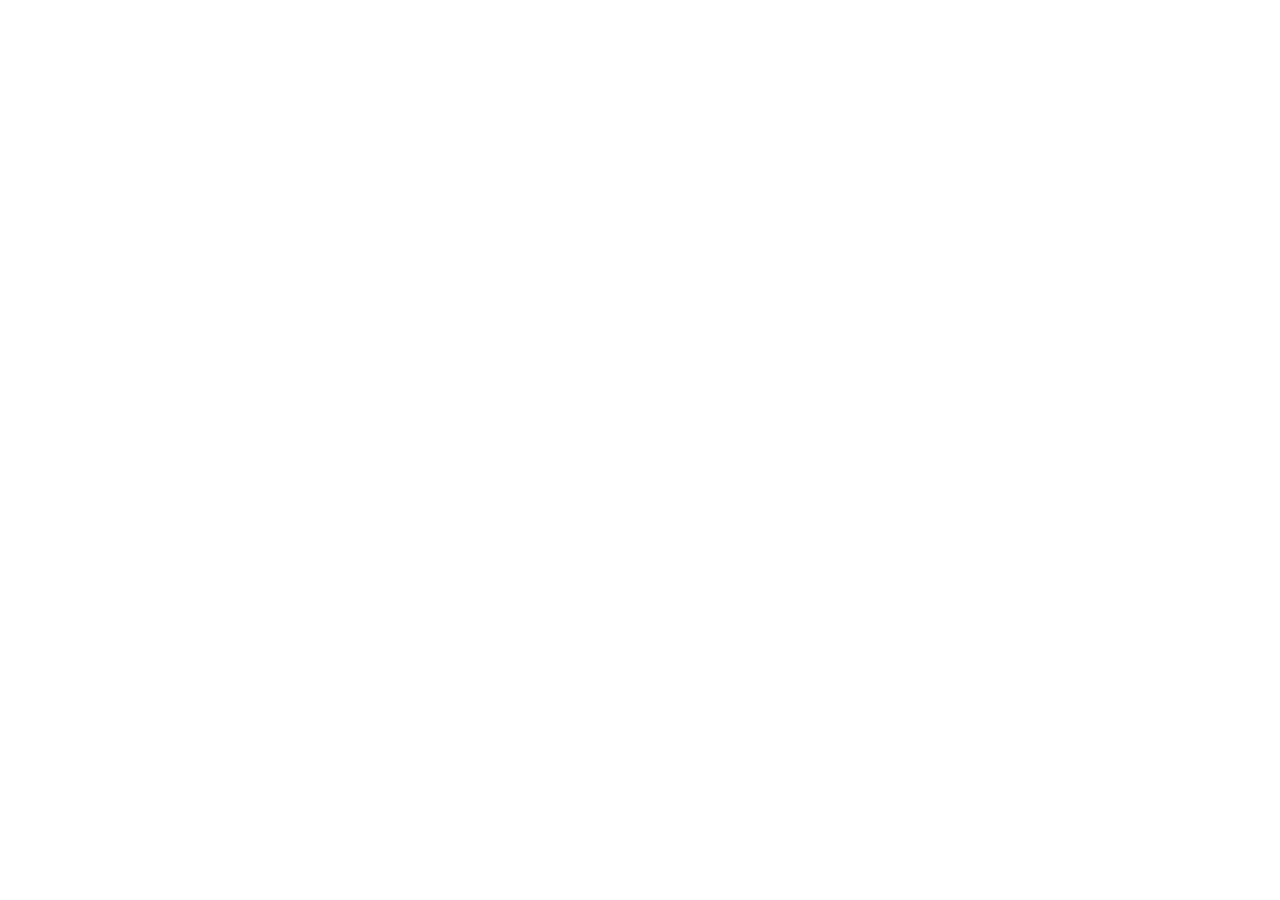
==== faleconosco.html @ 75d3b93c "refactor: reorganiza estrutura e nome de arquivos" ====
<!DOCTYPE html>
<html lang="pt-br">
<head>
    <meta charset="UTF-8">
    <meta name="viewport" content="width=device-width, initial-scale=1.0">
    <title>Fale Conosco | Agris</title>
</head>
<body>
    
</body>
</html>
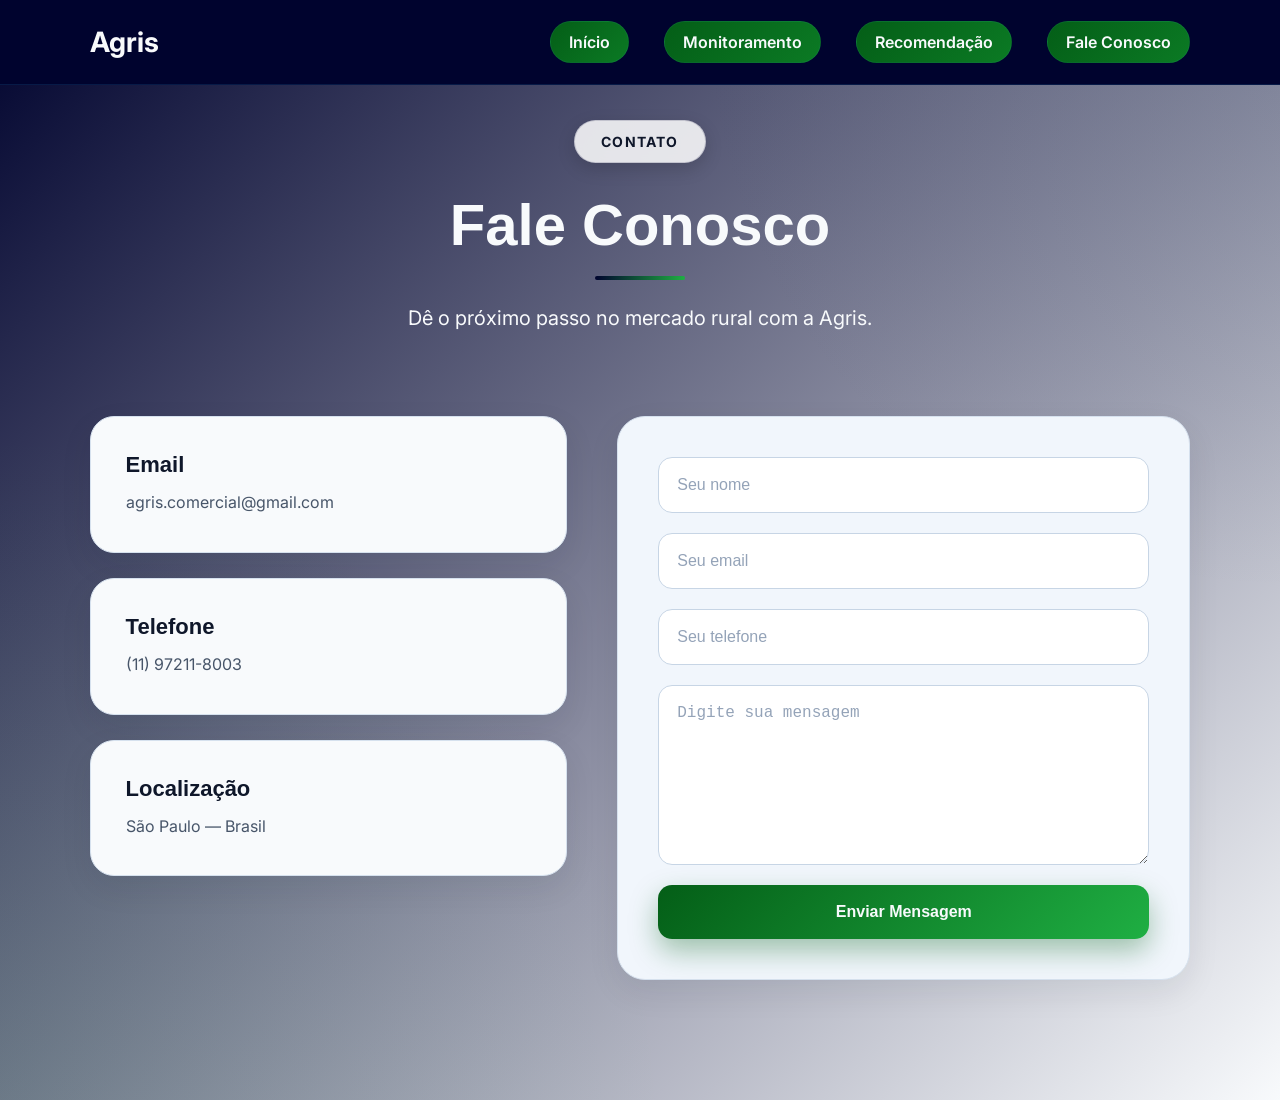
==== commit 198ea2ea: "feat(frontend): cria secao fale conosco e integra ajustes na home" ====
--- a/faleconosco.html
+++ b/faleconosco.html
@@ -4,8 +4,133 @@
     <meta charset="UTF-8">
     <meta name="viewport" content="width=device-width, initial-scale=1.0">
     <title>Fale Conosco | Agris</title>
+
+    <!-- Chamada da CSS -->
+    <link rel="stylesheet" href="./css/faleconosco.css">
+
+    <!-- Chamada do JS -->
+    <script defer src="./js/faleconosco.js"></script>
+
+    <!-- Chamada do Google Fonts -->
+    <link href="https://fonts.googleapis.com/css2?family=Inter:wght@400;600&family=Roboto:wght@400;500&display=swap" rel="stylesheet">
+
 </head>
 <body>
-    
+
+<!-- =========================================================
+HEADER
+========================================================= -->
+
+<header>
+
+    <nav>
+
+        <div class="logo">
+
+            Agris
+
+        </div>
+
+        <ul>
+
+            <li><a href="./index.html">Início</a></li>
+
+            <li><a href="#Monitoramento">Monitoramento</a></li>
+
+            <li><a href="#Recomendacao">Recomendação</a></li>
+
+            <li><a href="#Contato">Fale Conosco</a></li>
+
+        </ul>
+
+    </nav>
+
+</header>
+
+<!-- =========================================================
+FALE CONOSCO
+========================================================= -->
+
+<section id="Contato">
+
+    <div class="section-top fade-in">
+
+        <span class="section-tag slide-left">
+
+            Contato
+
+        </span>
+
+        <h2 class="fade-in">
+
+            Fale Conosco
+
+        </h2>
+
+        <p class="slide-right">
+
+            Dê o próximo passo no mercado rural com a Agris.
+
+        </p>
+
+    </div>
+
+
+    <div class="contato-grid">
+
+        <div class="contato-info slide-left">
+
+            <div class="info-card fade-in">
+
+                <h3>Email</h3>
+
+                <p>agris.comercial@gmail.com</p>
+
+            </div>
+
+
+            <div class="info-card fade-in">
+
+                <h3>Telefone</h3>
+
+                <p>(11) 97211-8003</p>
+
+            </div>
+
+
+            <div class="info-card fade-in">
+
+                <h3>Localização</h3>
+
+                <p>São Paulo — Brasil</p>
+
+            </div>
+
+        </div>
+
+
+        <form class="contato-form slide-right">
+
+            <input type="text" placeholder="Seu nome" required class="fade-in">
+
+            <input type="email" placeholder="Seu email" required class="fade-in">
+
+            <input type="tel" placeholder="Seu telefone" required class="fade-in">
+
+            <textarea placeholder="Digite sua mensagem" class="fade-in"></textarea>
+
+            <button type="submit" class="zoom-in">
+
+                Enviar Mensagem
+
+            </button>
+
+        </form>
+
+    </div>
+
+</section>
+
+
 </body>
 </html>
--- a/css/faleconosco.css
+++ b/css/faleconosco.css
@@ -0,0 +1,539 @@
+/* =========================================================
+RESET + FONTES
+========================================================= */
+
+*{
+    margin:0;
+    padding:0;
+    box-sizing:border-box;
+}
+
+html{
+    scroll-behavior:smooth;
+}
+
+body{
+    font-family: 'Inter', 'Roboto', 'Arial', sans-serif;
+    overflow-x:hidden;
+    color:#222;
+}
+
+h1,
+h2,
+h3,
+button{
+    font-family:'Poppins', sans-serif;
+}
+
+/* =========================================================
+SECTIONS GLOBAIS
+========================================================= */
+
+section{
+    padding:120px 7%;
+}
+
+/* =========================================================
+NAVBAR
+========================================================= */
+
+
+/* NAV CONTAINER */
+
+nav{
+
+    position:fixed;
+
+    top:0;
+    left:0;
+
+    width:100%;
+
+    height:85px;
+
+    padding:0 7%;
+
+    display:flex;
+
+    justify-content:space-between;
+
+    align-items:center;
+
+    z-index:1000;
+
+    background: #00032e;
+
+    backdrop-filter:blur(14px);
+
+    border-bottom:1px solid rgba(56,189,248,0.12);
+
+    transition:0.3s ease;
+}
+
+
+/* LOGO */
+
+.logo{
+
+    color:#F8FAFC;
+
+    font-size:28px;
+
+    font-weight:700;
+}
+
+
+/* NAV LINKS */
+
+nav ul{
+
+    display:flex;
+
+    gap:35px;
+
+    list-style:none;
+}
+
+nav ul li a{
+
+    color:#F8FAFC;
+
+    text-decoration:none;
+
+    font-weight:600;
+
+    position:relative;
+
+    transition:0.3s ease;
+
+    padding:10px 18px;
+
+    border-radius:999px;
+
+    background:linear-gradient(
+        135deg,
+        #045E17,
+        #0B7A24
+    );
+
+    border:1px solid rgba(56,189,248,0.08);
+}
+
+
+nav ul li a:hover{
+
+     background:linear-gradient(
+        135deg,
+        #045E17,
+        #1FAF43
+    );
+
+    transform:translateY(-2px);
+}
+
+nav ul li a:hover::after{
+
+    width:100%;
+}
+
+/* =========================================================
+CONTATO
+========================================================= */
+
+#Contato{
+
+    position:relative;
+
+    overflow:hidden;
+
+    background:
+    radial-gradient(
+        circle at top right,
+        rgba(59,74,107,0.18),
+        transparent 35%
+    ),
+    radial-gradient(
+        circle at bottom left,
+        rgba(31,175,67,0.08),
+        transparent 40%
+    ),
+    linear-gradient(
+        135deg,
+        #00032E 0%,
+        #F8FAFC 100%
+    );
+}
+
+/* =========================================================
+SECTION TOP
+========================================================= */
+
+.section-top{
+
+    text-align:center;
+
+    margin-bottom:80px;
+}
+
+/* BADGE PILULA */
+
+.section-tag{
+
+    display:inline-flex;
+
+    align-items:center;
+
+    justify-content:center;
+
+    padding:12px 26px;
+
+    margin-bottom:28px;
+
+    border-radius:999px;
+
+    background: rgba(255,255,255,0.85);
+
+    border: 1px solid rgba(0,3,46,0.15);
+
+    color: #0F172A;
+
+    font-size:14px;
+
+    font-weight:700;
+
+    letter-spacing:1.2px;
+
+    text-transform:uppercase;
+
+    backdrop-filter:blur(12px);
+
+    box-shadow: 0 6px 18px rgba(0,0,0,0.15);
+}
+
+/* TITULO */
+
+.section-top h2{
+
+    font-size:58px;
+
+    color:#F8FAFC;
+
+    margin-bottom:20px;
+}
+
+/* LINHA DECORATIVA */
+
+.section-top h2::after{
+
+    content:"";
+
+    display:block;
+
+    width:90px;
+
+    height:4px;
+
+    margin:18px auto 0;
+
+    border-radius:999px;
+
+    background:
+    linear-gradient(
+        90deg,
+        #00032E,
+        #1FAF43
+    );
+}
+
+/* DESCRICAO */
+
+.section-top p{
+
+    font-size:20px;
+
+    max-width:850px;
+
+    margin:0 auto;
+
+    line-height:1.8;
+
+    color:#F8FAFC;
+}
+
+/* =========================================================
+GRID
+========================================================= */
+
+.contato-grid{
+
+    display:grid;
+
+    grid-template-columns:1fr 1.2fr;
+
+    gap:50px;
+}
+
+/* =========================================================
+INFORMACOES
+========================================================= */
+
+.contato-info{
+
+    display:flex;
+
+    flex-direction:column;
+
+    gap:25px;
+}
+
+/* =========================================================
+CARDS
+========================================================= */
+
+.info-card{
+
+    background:#F8FAFC;
+
+    padding:35px;
+
+    border-radius:24px;
+
+    border:1px solid #D6E1EE;
+
+    box-shadow:
+    0 12px 32px rgba(15,23,42,0.08);
+
+    transition:0.35s ease;
+}
+
+.info-card:hover{
+
+    transform:translateY(-6px);
+
+    box-shadow:
+    0 20px 45px rgba(15,23,42,0.12);
+}
+
+.info-card h3{
+
+    color:#0F172A;
+
+    margin-bottom:10px;
+
+    font-size:22px;
+}
+
+.info-card p{
+
+    color:#475569;
+
+    line-height:1.8;
+}
+
+/* =========================================================
+FORMULARIO
+========================================================= */
+
+.contato-form{
+
+    background:#F1F6FC;
+
+    padding:40px;
+
+    border-radius:28px;
+
+    display:flex;
+
+    flex-direction:column;
+
+    gap:20px;
+
+    border:1px solid #D6E1EE;
+
+    box-shadow:
+    0 12px 32px rgba(15,23,42,0.08);
+}
+
+/* =========================================================
+INPUTS
+========================================================= */
+
+.contato-form input,
+.contato-form textarea{
+
+    width:100%;
+
+    padding:18px;
+
+    border-radius:14px;
+
+    border:1px solid #C7D5E5;
+
+    background:#FFFFFF;
+
+    color:#0F172A;
+
+    font-size:16px;
+
+    outline:none;
+
+    transition:0.3s ease;
+}
+
+.contato-form textarea{
+
+    resize:vertical;
+
+    min-height:180px;
+}
+
+.contato-form input::placeholder,
+.contato-form textarea::placeholder{
+
+    color:#94A3B8;
+}
+
+.contato-form input:focus,
+.contato-form textarea:focus{
+
+    border-color:#1FAF43;
+
+    box-shadow:
+    0 0 0 4px rgba(31,175,67,0.12);
+}
+
+/* =========================================================
+BOTAO
+========================================================= */
+
+.contato-form button{
+
+    border:none;
+
+    padding:18px;
+
+    border-radius:14px;
+
+    cursor:pointer;
+
+    font-size:16px;
+
+    font-weight:600;
+
+    color:#F8FAFC;
+
+    background:
+    linear-gradient(
+        135deg,
+        #045E17,
+        #1FAF43
+    );
+
+    transition:0.3s ease;
+
+    box-shadow:
+    0 12px 28px rgba(4,94,23,0.35);
+}
+
+.contato-form button:hover{
+
+    transform:translateY(-3px);
+
+    background:
+    linear-gradient(
+        135deg,
+        #034611,
+        #138B31
+    );
+}
+
+/* =========================================================
+ANIMAÇÕES
+========================================================= */
+
+.fade-in,
+.slide-left,
+.slide-right,
+.zoom-in{
+    opacity:0;
+    transition:opacity 1s ease, transform 1s ease;
+}
+
+/* FADE */
+.fade-in{ transform:translateY(40px); }
+
+/* SLIDE LEFT */
+.slide-left{ transform:translateX(-80px); }
+
+/* SLIDE RIGHT */
+.slide-right{ transform:translateX(80px); }
+
+/* ZOOM */
+.zoom-in{ transform:scale(0.85); }
+
+/* ACTIVE STATE */
+.visible{
+    opacity:1;
+    transform:translate(0,0) scale(1);
+}
+
+
+/* =========================================================
+RESPONSIVIDADE
+========================================================= */
+
+@media (max-width:992px){
+
+    .contato-grid{
+
+        grid-template-columns:1fr;
+    }
+
+    .section-top h2{
+
+        font-size:48px;
+    }
+}
+
+@media (max-width:768px){
+
+    section{
+
+        padding:90px 6%;
+    }
+
+    .section-top h2{
+
+        font-size:40px;
+    }
+
+    .section-top p{
+
+        font-size:18px;
+    }
+
+    .contato-form{
+
+        padding:30px;
+    }
+}
+
+@media (max-width:480px){
+
+    .section-top h2{
+
+        font-size:34px;
+    }
+
+    .section-top p{
+
+        font-size:16px;
+    }
+
+    .section-tag{
+
+        font-size:12px;
+
+        padding:10px 20px;
+    }
+}
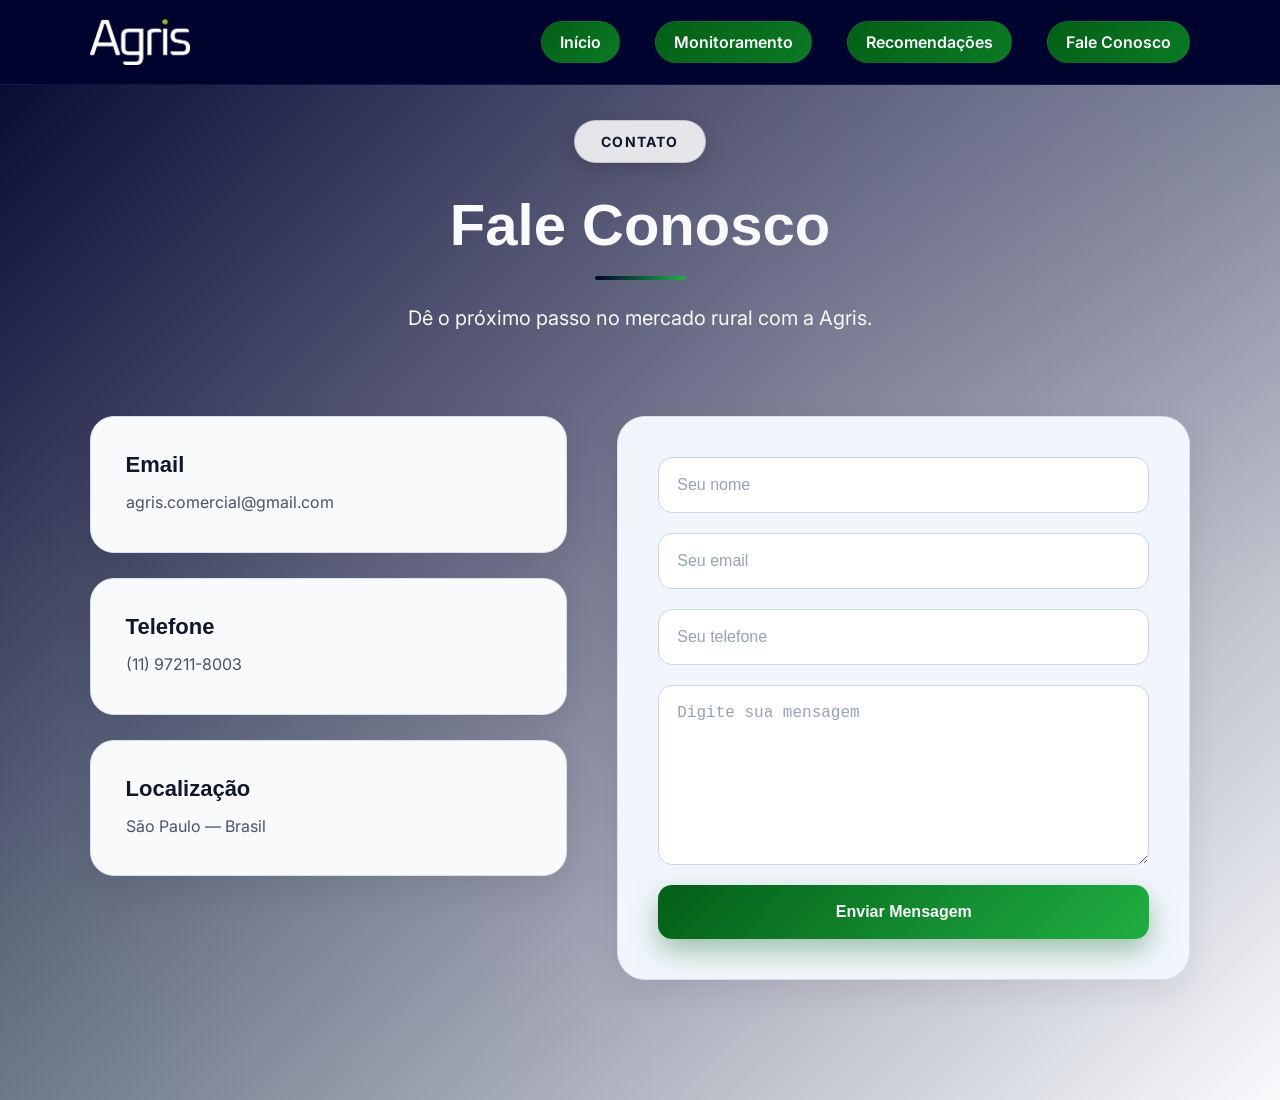
==== commit cfe73c2b: "feat: adiciona logo; corrige menus de monitoramento e recomendacoes; desativa animacao pelo js do in" ====
--- a/faleconosco.html
+++ b/faleconosco.html
@@ -13,123 +13,115 @@
 
     <!-- Chamada do Google Fonts -->
     <link href="https://fonts.googleapis.com/css2?family=Inter:wght@400;600&family=Roboto:wght@400;500&display=swap" rel="stylesheet">
-
 </head>
 <body>
 
-<!-- =========================================================
-HEADER
-========================================================= -->
+    <!-- =========================================================
+    HEADER
+    ========================================================= -->
 
-<header>
+    <header>
 
-    <nav>
+        <nav>
 
-        <div class="logo">
+            <img src="./img/agris-logo-branco2.png" alt="Agris Logo" class="logo">
 
-            Agris
+            <ul>
+
+                <li><a href="index.html">Início</a></li>
+                <li><a href="monitoramento.html">Monitoramento</a></li>
+                <li><a href="recomendacoes.html">Recomendações</a></li>
+                <li><a href="faleconosco.html">Fale Conosco</a></li>
+
+            </ul>
+
+        </nav>
+
+    </header>
+
+    <!-- =========================================================
+    FALE CONOSCO
+    ========================================================= -->
+
+    <section id="Contato">
+
+        <div class="section-top fade-in">
+
+            <span class="section-tag slide-left">
+
+                Contato
+
+            </span>
+
+            <h2 class="fade-in">
+
+                Fale Conosco
+
+            </h2>
+
+            <p class="slide-right">
+
+                Dê o próximo passo no mercado rural com a Agris.
+
+            </p>
 
         </div>
 
-        <ul>
 
-            <li><a href="./index.html">Início</a></li>
+        <div class="contato-grid">
 
-            <li><a href="#Monitoramento">Monitoramento</a></li>
+            <div class="contato-info slide-left">
 
-            <li><a href="#Recomendacao">Recomendação</a></li>
+                <div class="info-card fade-in">
 
-            <li><a href="#Contato">Fale Conosco</a></li>
+                    <h3>Email</h3>
 
-        </ul>
+                    <p>agris.comercial@gmail.com</p>
 
-    </nav>
-
-</header>
-
-<!-- =========================================================
-FALE CONOSCO
-========================================================= -->
-
-<section id="Contato">
-
-    <div class="section-top fade-in">
-
-        <span class="section-tag slide-left">
-
-            Contato
-
-        </span>
-
-        <h2 class="fade-in">
-
-            Fale Conosco
-
-        </h2>
-
-        <p class="slide-right">
-
-            Dê o próximo passo no mercado rural com a Agris.
-
-        </p>
-
-    </div>
+                </div>
 
 
-    <div class="contato-grid">
+                <div class="info-card fade-in">
 
-        <div class="contato-info slide-left">
+                    <h3>Telefone</h3>
 
-            <div class="info-card fade-in">
+                    <p>(11) 97211-8003</p>
 
-                <h3>Email</h3>
+                </div>
 
-                <p>agris.comercial@gmail.com</p>
+
+                <div class="info-card fade-in">
+
+                    <h3>Localização</h3>
+
+                    <p>São Paulo — Brasil</p>
+
+                </div>
 
             </div>
 
 
-            <div class="info-card fade-in">
+            <form class="contato-form slide-right">
 
-                <h3>Telefone</h3>
+                <input type="text" placeholder="Seu nome" required class="fade-in">
 
-                <p>(11) 97211-8003</p>
+                <input type="email" placeholder="Seu email" required class="fade-in">
 
-            </div>
+                <input type="tel" placeholder="Seu telefone" required class="fade-in">
 
+                <textarea placeholder="Digite sua mensagem" class="fade-in"></textarea>
 
-            <div class="info-card fade-in">
+                <button type="submit" class="zoom-in">
 
-                <h3>Localização</h3>
+                    Enviar Mensagem
 
-                <p>São Paulo — Brasil</p>
+                </button>
 
-            </div>
+            </form>
 
         </div>
 
-
-        <form class="contato-form slide-right">
-
-            <input type="text" placeholder="Seu nome" required class="fade-in">
-
-            <input type="email" placeholder="Seu email" required class="fade-in">
-
-            <input type="tel" placeholder="Seu telefone" required class="fade-in">
-
-            <textarea placeholder="Digite sua mensagem" class="fade-in"></textarea>
-
-            <button type="submit" class="zoom-in">
-
-                Enviar Mensagem
-
-            </button>
-
-        </form>
-
-    </div>
-
-</section>
+    </section>
 
 
 </body>
--- a/css/faleconosco.css
+++ b/css/faleconosco.css
@@ -71,15 +71,9 @@
 }
 
 
-/* LOGO */
-
-.logo{
-
-    color:#F8FAFC;
-
-    font-size:28px;
-
-    font-weight:700;
+/* logo */
+.logo {
+    width: 100px;
 }
 
 
@@ -451,25 +445,25 @@
 ANIMAÇÕES
 ========================================================= */
 
-.fade-in,
+/* .fade-in,
 .slide-left,
 .slide-right,
 .zoom-in{
     opacity:0;
     transition:opacity 1s ease, transform 1s ease;
-}
+} */
 
 /* FADE */
-.fade-in{ transform:translateY(40px); }
+/* .fade-in{ transform:translateY(40px); } */
 
 /* SLIDE LEFT */
-.slide-left{ transform:translateX(-80px); }
+/* .slide-left{ transform:translateX(-80px); } */
 
 /* SLIDE RIGHT */
-.slide-right{ transform:translateX(80px); }
+/* .slide-right{ transform:translateX(80px); } */
 
 /* ZOOM */
-.zoom-in{ transform:scale(0.85); }
+/* .zoom-in{ transform:scale(0.85); } */
 
 /* ACTIVE STATE */
 .visible{
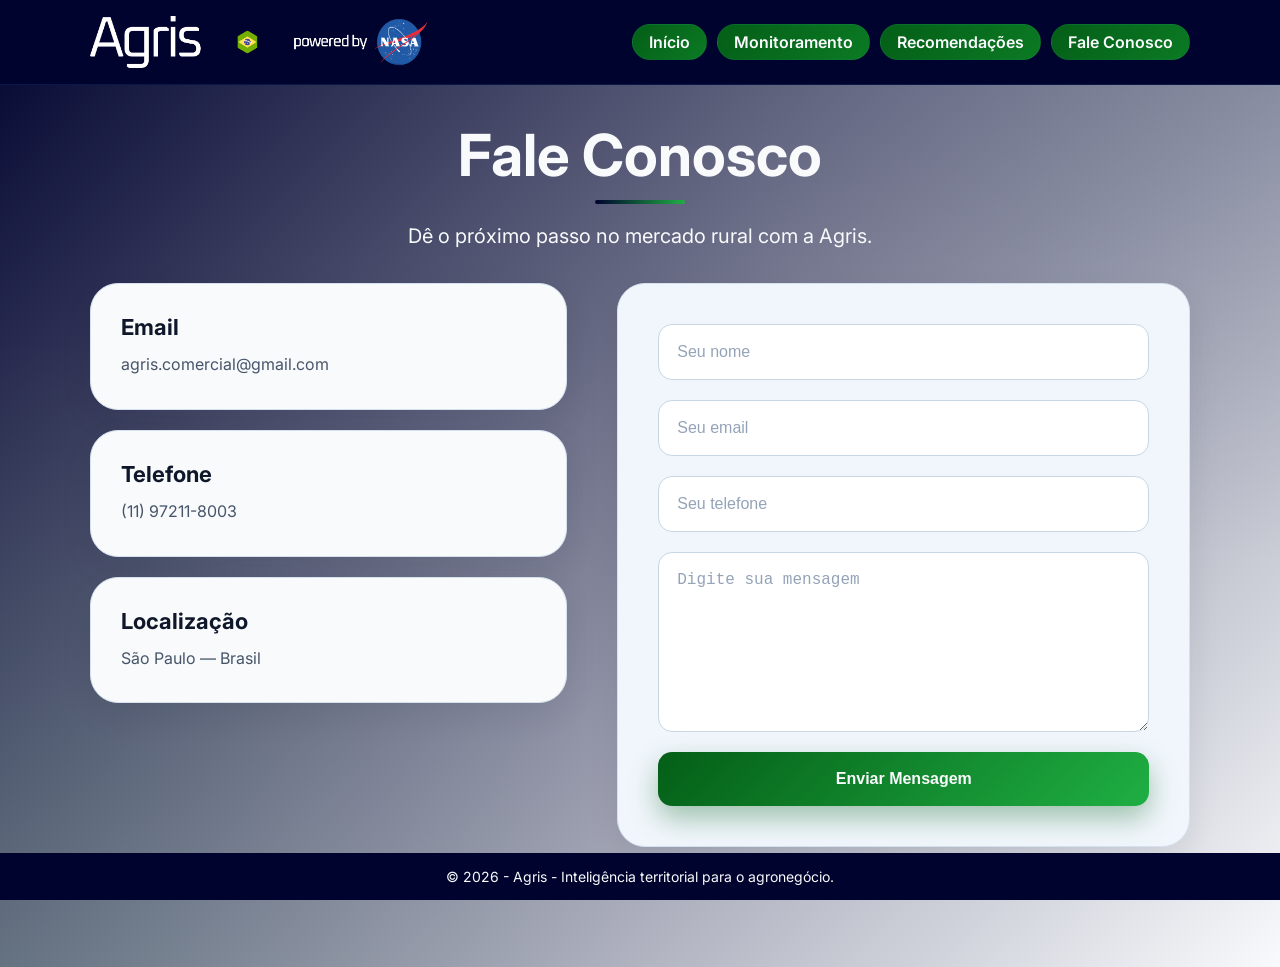
==== commit e3863f61: "feat: modifica css geral; corrige menus; adiciona footer" ====
--- a/faleconosco.html
+++ b/faleconosco.html
@@ -24,7 +24,7 @@
 
         <nav>
 
-            <img src="./img/agris-logo-branco2.png" alt="Agris Logo" class="logo">
+            <img src="./img/agris-logo-nasa.png" alt="Agris Logo" class="logo">
 
             <ul>
 
@@ -46,12 +46,6 @@
     <section id="Contato">
 
         <div class="section-top fade-in">
-
-            <span class="section-tag slide-left">
-
-                Contato
-
-            </span>
 
             <h2 class="fade-in">
 
@@ -124,5 +118,8 @@
     </section>
 
 
+    <footer>
+        <p>© 2026 - Agris - Inteligência territorial para o agronegócio.</p>
+    </footer>
 </body>
-</html>+</html>
--- a/css/faleconosco.css
+++ b/css/faleconosco.css
@@ -1,3 +1,11 @@
+:root{
+    --btn-color: #045e17;
+    --principal-color:#00032e;
+    --card-color:#fcfdf5;
+    --fundo-color:#ecedf0;
+    --card-radius: 28px;
+}
+
 /* =========================================================
 RESET + FONTES
 ========================================================= */
@@ -16,13 +24,7 @@
     font-family: 'Inter', 'Roboto', 'Arial', sans-serif;
     overflow-x:hidden;
     color:#222;
-}
-
-h1,
-h2,
-h3,
-button{
-    font-family:'Poppins', sans-serif;
+    padding: 0;
 }
 
 /* =========================================================
@@ -70,10 +72,25 @@
     transition:0.3s ease;
 }
 
+footer{
+    background-color: #00032e;
+    color: #F8FAFC;
+    text-align: center;
+    padding: 15px 7%;
+    width: 100%;
+    box-sizing: border-box;
+    position: fixed;
+    bottom: 0;
+}
+
+footer p {
+    margin: 0;
+    font-size: 14px;
+}
 
 /* logo */
 .logo {
-    width: 100px;
+    width: 350px;
 }
 
 
@@ -83,7 +100,7 @@
 
     display:flex;
 
-    gap:35px;
+    gap:10px;
 
     list-style:none;
 }
@@ -100,7 +117,7 @@
 
     transition:0.3s ease;
 
-    padding:10px 18px;
+    padding:7px 16px;
 
     border-radius:999px;
 
@@ -136,7 +153,7 @@
 
 #Contato{
 
-    position:relative;
+    /* position:relative; */
 
     overflow:hidden;
 
@@ -165,8 +182,6 @@
 .section-top{
 
     text-align:center;
-
-    margin-bottom:80px;
 }
 
 /* BADGE PILULA */
@@ -227,7 +242,7 @@
 
     height:4px;
 
-    margin:18px auto 0;
+    margin:10px auto 0;
 
     border-radius:999px;
 
@@ -249,9 +264,9 @@
 
     margin:0 auto;
 
-    line-height:1.8;
-
     color:#F8FAFC;
+
+    margin-bottom:35px;
 }
 
 /* =========================================================
@@ -277,7 +292,7 @@
 
     flex-direction:column;
 
-    gap:25px;
+    gap:20px;
 }
 
 /* =========================================================
@@ -288,9 +303,9 @@
 
     background:#F8FAFC;
 
-    padding:35px;
-
-    border-radius:24px;
+    padding:30px;
+
+    border-radius:var(--card-radius);
 
     border:1px solid #D6E1EE;
 
@@ -334,7 +349,7 @@
 
     padding:40px;
 
-    border-radius:28px;
+    border-radius:var(--card-radius);
 
     display:flex;
 
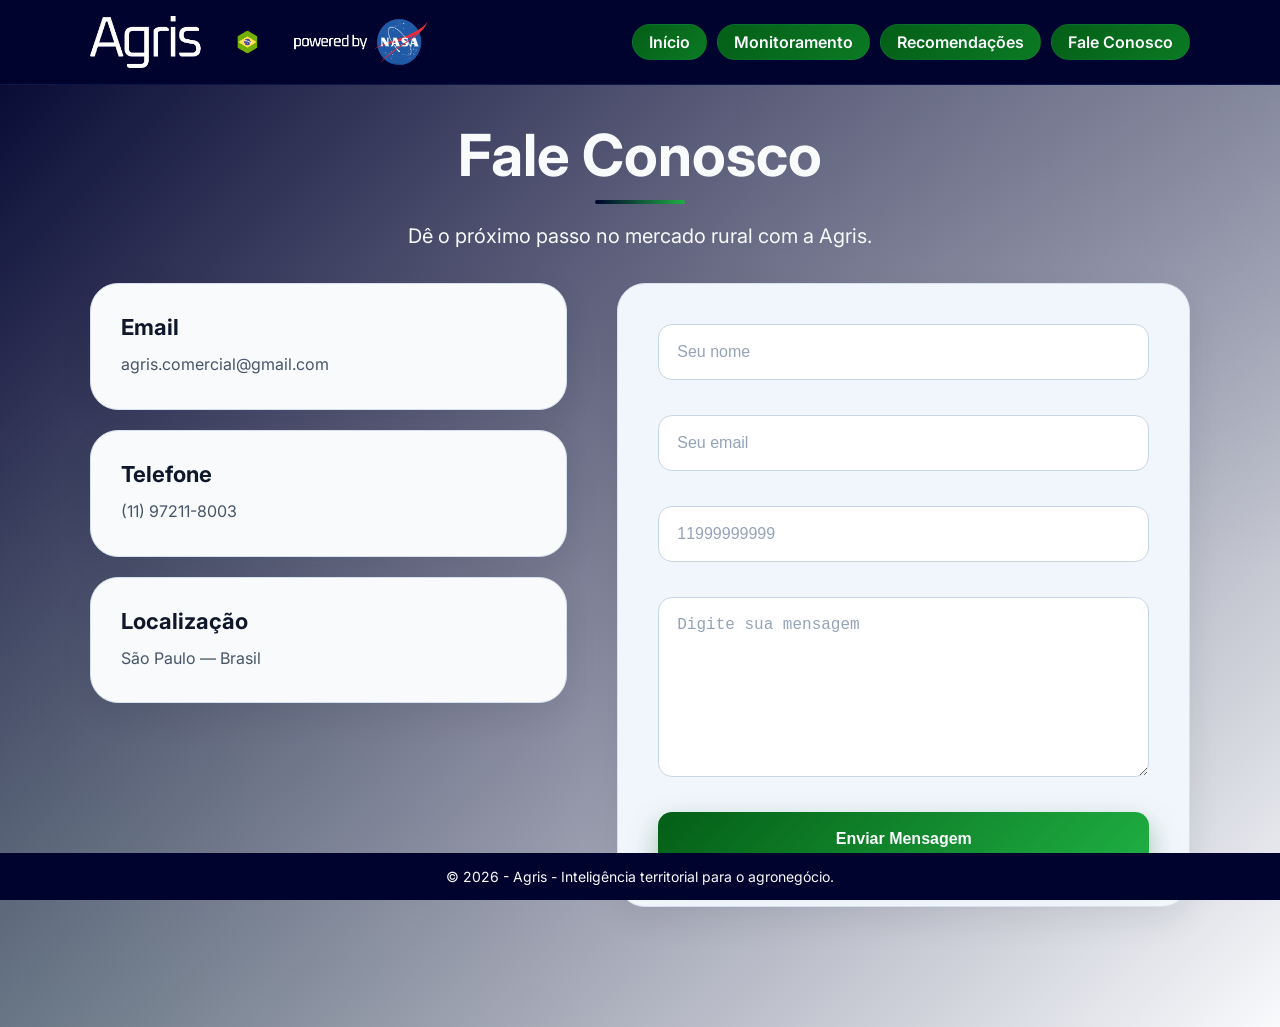
==== commit 0f875812: "feat(frontend): adiciona validacao dos campos do formulario de contato" ====
--- a/faleconosco.html
+++ b/faleconosco.html
@@ -1,8 +1,12 @@
 <!DOCTYPE html>
 <html lang="pt-br">
+
 <head>
+
     <meta charset="UTF-8">
+
     <meta name="viewport" content="width=device-width, initial-scale=1.0">
+
     <title>Fale Conosco | Agris</title>
 
     <!-- Chamada da CSS -->
@@ -12,8 +16,13 @@
     <script defer src="./js/faleconosco.js"></script>
 
     <!-- Chamada do Google Fonts -->
-    <link href="https://fonts.googleapis.com/css2?family=Inter:wght@400;600&family=Roboto:wght@400;500&display=swap" rel="stylesheet">
+    <link
+        href="https://fonts.googleapis.com/css2?family=Inter:wght@400;600&family=Roboto:wght@400;500&display=swap"
+        rel="stylesheet"
+    >
+
 </head>
+
 <body>
 
     <!-- =========================================================
@@ -24,14 +33,29 @@
 
         <nav>
 
-            <img src="./img/agris-logo-nasa.png" alt="Agris Logo" class="logo">
+            <img
+                src="./img/agris-logo-nasa.png"
+                alt="Agris Logo"
+                class="logo"
+            >
 
             <ul>
 
-                <li><a href="index.html">Início</a></li>
-                <li><a href="monitoramento.html">Monitoramento</a></li>
-                <li><a href="recomendacoes.html">Recomendações</a></li>
-                <li><a href="faleconosco.html">Fale Conosco</a></li>
+                <li>
+                    <a href="index.html">Início</a>
+                </li>
+
+                <li>
+                    <a href="monitoramento.html">Monitoramento</a>
+                </li>
+
+                <li>
+                    <a href="recomendacoes.html">Recomendações</a>
+                </li>
+
+                <li>
+                    <a href="faleconosco.html">Fale Conosco</a>
+                </li>
 
             </ul>
 
@@ -48,19 +72,14 @@
         <div class="section-top fade-in">
 
             <h2 class="fade-in">
-
                 Fale Conosco
-
             </h2>
 
             <p class="slide-right">
-
                 Dê o próximo passo no mercado rural com a Agris.
-
             </p>
 
         </div>
-
 
         <div class="contato-grid">
 
@@ -74,7 +93,6 @@
 
                 </div>
 
-
                 <div class="info-card fade-in">
 
                     <h3>Telefone</h3>
@@ -82,7 +100,6 @@
                     <p>(11) 97211-8003</p>
 
                 </div>
-
 
                 <div class="info-card fade-in">
 
@@ -94,21 +111,53 @@
 
             </div>
 
-
             <form class="contato-form slide-right">
 
-                <input type="text" placeholder="Seu nome" required class="fade-in">
+                <input
+                    type="text"
+                    id="nome"
+                    placeholder="Seu nome"
+                    maxlength="50"
+                    class="fade-in"
+                >
 
-                <input type="email" placeholder="Seu email" required class="fade-in">
+                <p id="erroNome"></p>
 
-                <input type="tel" placeholder="Seu telefone" required class="fade-in">
+                <input
+                    type="email"
+                    id="email"
+                    placeholder="Seu email"
+                    maxlength="50"
+                    class="fade-in"
+                >
 
-                <textarea placeholder="Digite sua mensagem" class="fade-in"></textarea>
+                <p id="erroEmail"></p>
 
-                <button type="submit" class="zoom-in">
+                <input
+                    type="tel"
+                    id="telefone"
+                    placeholder="11999999999"
+                    maxlength="11"
+                    class="fade-in"
+                >
 
+                <p id="erroTelefone"></p>
+
+                <textarea
+                    id="mensagem"
+                    placeholder="Digite sua mensagem"
+                    maxlength="500"
+                    class="fade-in"
+                ></textarea>
+
+                <p id="erroMensagem"></p>
+
+                <button
+                    type="button"
+                    class="zoom-in"
+                    id="btnEnviar"
+                >
                     Enviar Mensagem
-
                 </button>
 
             </form>
@@ -117,9 +166,14 @@
 
     </section>
 
+    <footer>
 
-    <footer>
-        <p>© 2026 - Agris - Inteligência territorial para o agronegócio.</p>
+        <p>
+            © 2026 - Agris - Inteligência territorial para o agronegócio.
+        </p>
+
     </footer>
+
 </body>
-</html>
+
+</html>
--- a/css/faleconosco.css
+++ b/css/faleconosco.css
@@ -457,6 +457,24 @@
 }
 
 /* =========================================================
+VALIDAÇÃO DOS VALORES DOS CAMPOS - FORMULÁRIO
+========================================================= */
+
+#erroNome,
+#erroEmail,
+#erroTelefone,
+#erroMensagem{
+
+    color:red;
+
+    font-size:14px;
+
+    margin-top:-10px;
+
+    margin-bottom:5px;
+}
+
+/* =========================================================
 ANIMAÇÕES
 ========================================================= */
 
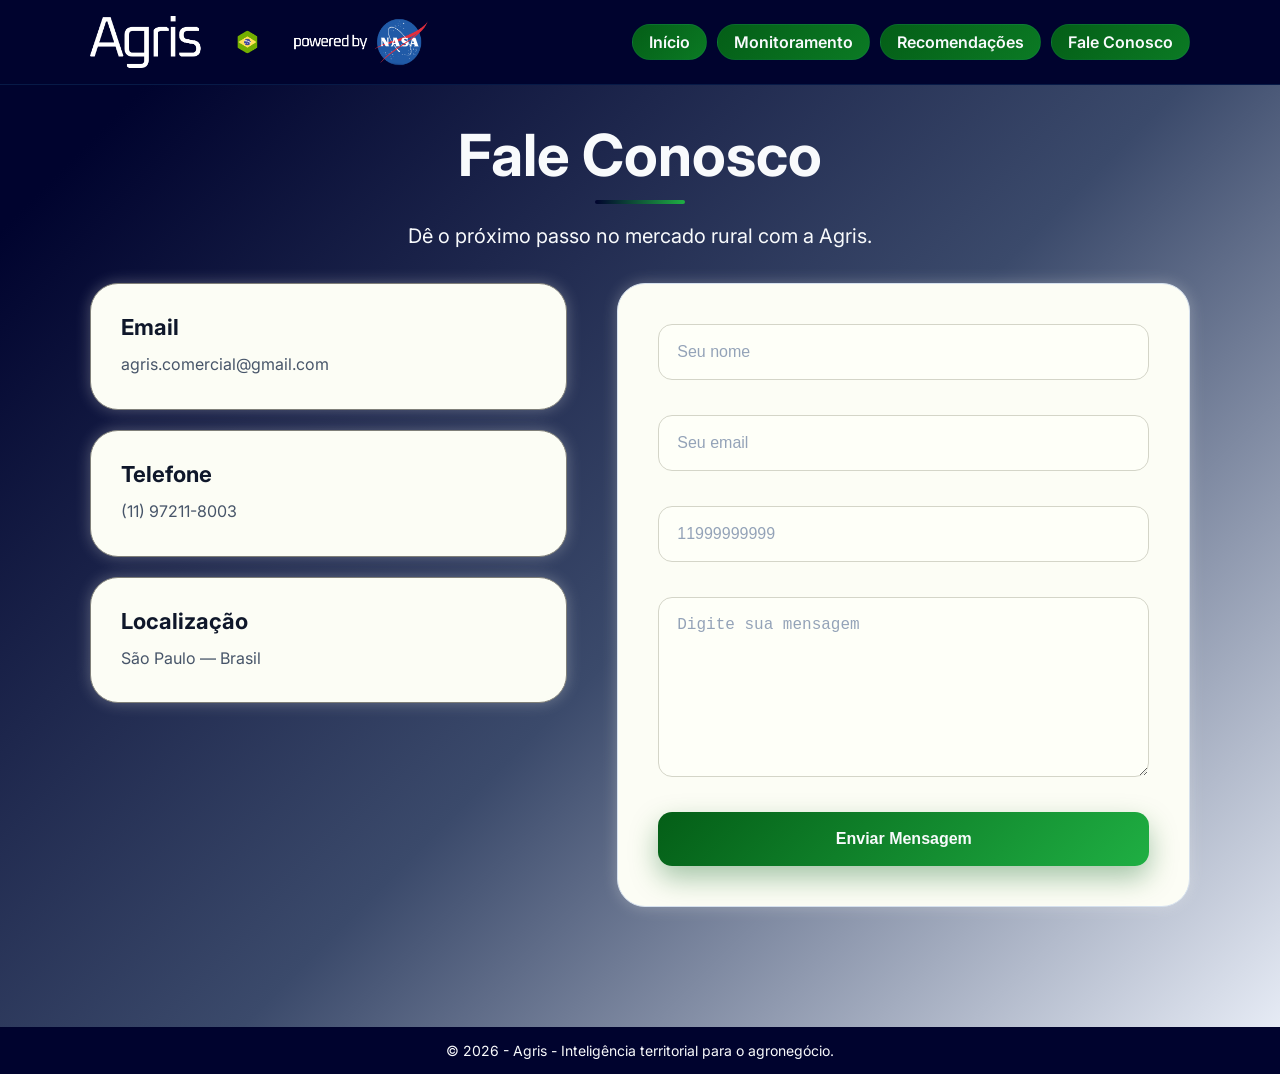
==== commit c30cde04: "feat: adiciona barra de pesquisa; adiciona favicon;  melhora css geral" ====
--- a/faleconosco.html
+++ b/faleconosco.html
@@ -1,71 +1,30 @@
 <!DOCTYPE html>
 <html lang="pt-br">
-
 <head>
-
     <meta charset="UTF-8">
-
     <meta name="viewport" content="width=device-width, initial-scale=1.0">
-
     <title>Fale Conosco | Agris</title>
-
-    <!-- Chamada da CSS -->
     <link rel="stylesheet" href="./css/faleconosco.css">
-
-    <!-- Chamada do JS -->
     <script defer src="./js/faleconosco.js"></script>
-
-    <!-- Chamada do Google Fonts -->
-    <link
-        href="https://fonts.googleapis.com/css2?family=Inter:wght@400;600&family=Roboto:wght@400;500&display=swap"
-        rel="stylesheet"
-    >
-
+    <link href="https://fonts.googleapis.com/css2?family=Inter:wght@400;600&family=Roboto:wght@400;500&display=swap" rel="stylesheet">
+    <link rel="shortcut icon" href="./img/favicon.png" type="image/x-icon">
 </head>
 
 <body>
-
-    <!-- =========================================================
-    HEADER
-    ========================================================= -->
-
     <header>
-
         <nav>
-
-            <img
-                src="./img/agris-logo-nasa.png"
-                alt="Agris Logo"
-                class="logo"
-            >
+            <img src="./img/agris-logo-nasa.png" alt="Agris Logo" class="logo">
 
             <ul>
-
-                <li>
-                    <a href="index.html">Início</a>
-                </li>
-
-                <li>
-                    <a href="monitoramento.html">Monitoramento</a>
-                </li>
-
-                <li>
-                    <a href="recomendacoes.html">Recomendações</a>
-                </li>
-
-                <li>
-                    <a href="faleconosco.html">Fale Conosco</a>
-                </li>
-
+                <li><a href="index.html">Início</a></li>
+                <li><a href="monitoramento.html">Monitoramento</a></li>
+                <li><a href="recomendacoes.html">Recomendações</a></li>
+                <li><a href="faleconosco.html">Fale Conosco</a></li>
             </ul>
 
         </nav>
 
     </header>
-
-    <!-- =========================================================
-    FALE CONOSCO
-    ========================================================= -->
 
     <section id="Contato">
 
--- a/css/faleconosco.css
+++ b/css/faleconosco.css
@@ -24,7 +24,6 @@
     font-family: 'Inter', 'Roboto', 'Arial', sans-serif;
     overflow-x:hidden;
     color:#222;
-    padding: 0;
 }
 
 /* =========================================================
@@ -33,6 +32,7 @@
 
 section{
     padding:120px 7%;
+    box-sizing:border-box;
 }
 
 /* =========================================================
@@ -72,15 +72,14 @@
     transition:0.3s ease;
 }
 
-footer{
-    background-color: #00032e;
+footer {
+    background-color: #00032E;
     color: #F8FAFC;
     text-align: center;
     padding: 15px 7%;
     width: 100%;
     box-sizing: border-box;
-    position: fixed;
-    bottom: 0;
+    /* margin-top: 30px; */
 }
 
 footer p {
@@ -158,20 +157,11 @@
     overflow:hidden;
 
     background:
-    radial-gradient(
-        circle at top right,
-        rgba(59,74,107,0.18),
-        transparent 35%
-    ),
-    radial-gradient(
-        circle at bottom left,
-        rgba(31,175,67,0.08),
-        transparent 40%
-    ),
     linear-gradient(
         135deg,
-        #00032E 0%,
-        #F8FAFC 100%
+        #00032e 10%,
+        #3b4a6b 55%,
+        #e6ebf5 100%
     );
 }
 
@@ -301,26 +291,26 @@
 
 .info-card{
 
-    background:#F8FAFC;
+    background: #fcfdf5;
 
     padding:30px;
 
     border-radius:var(--card-radius);
 
-    border:1px solid #D6E1EE;
+    border:1px solid #7f7f79;
 
     box-shadow:
     0 12px 32px rgba(15,23,42,0.08);
 
+    box-shadow: 0 0 15px #fcfdf548;
+
     transition:0.35s ease;
 }
 
 .info-card:hover{
 
-    transform:translateY(-6px);
-
-    box-shadow:
-    0 20px 45px rgba(15,23,42,0.12);
+    transform:translateY(-4px);
+
 }
 
 .info-card h3{
@@ -345,7 +335,7 @@
 
 .contato-form{
 
-    background:#F1F6FC;
+    background:#fcfdf5;
 
     padding:40px;
 
@@ -361,6 +351,8 @@
 
     box-shadow:
     0 12px 32px rgba(15,23,42,0.08);
+
+    box-shadow: 0 0 15px #fcfdf548;
 }
 
 /* =========================================================
@@ -376,9 +368,9 @@
 
     border-radius:14px;
 
-    border:1px solid #C7D5E5;
-
-    background:#FFFFFF;
+    border:1px solid #d4d5c8;
+
+    background:#fefff8;
 
     color:#0F172A;
 
@@ -430,6 +422,8 @@
     font-weight:600;
 
     color:#F8FAFC;
+
+    z-index: 1;
 
     background:
     linear-gradient(
@@ -438,22 +432,32 @@
         #1FAF43
     );
 
-    transition:0.3s ease;
-
     box-shadow:
     0 12px 28px rgba(4,94,23,0.35);
-}
-
-.contato-form button:hover{
-
-    transform:translateY(-3px);
-
-    background:
-    linear-gradient(
-        135deg,
-        #034611,
-        #138B31
-    );
+
+    transition: all 0.25s ease !important;
+}
+
+.contato-form button::before {
+    content: '';
+    position: absolute;
+    border-radius:14px;
+    top: 0; left: 0; width: 100%; height: 100%;
+    z-index: -1; 
+    
+    background: linear-gradient(135deg, #034611, #138B31);
+    
+    opacity: 0; 
+    transition: opacity 0.25s ease !important; 
+}
+
+/* Efeitos de Hover */
+.contato-form button:hover {
+    transform: translateY(-2px);
+}
+
+.contato-form button:hover::before {
+    opacity: 1;
 }
 
 /* =========================================================
